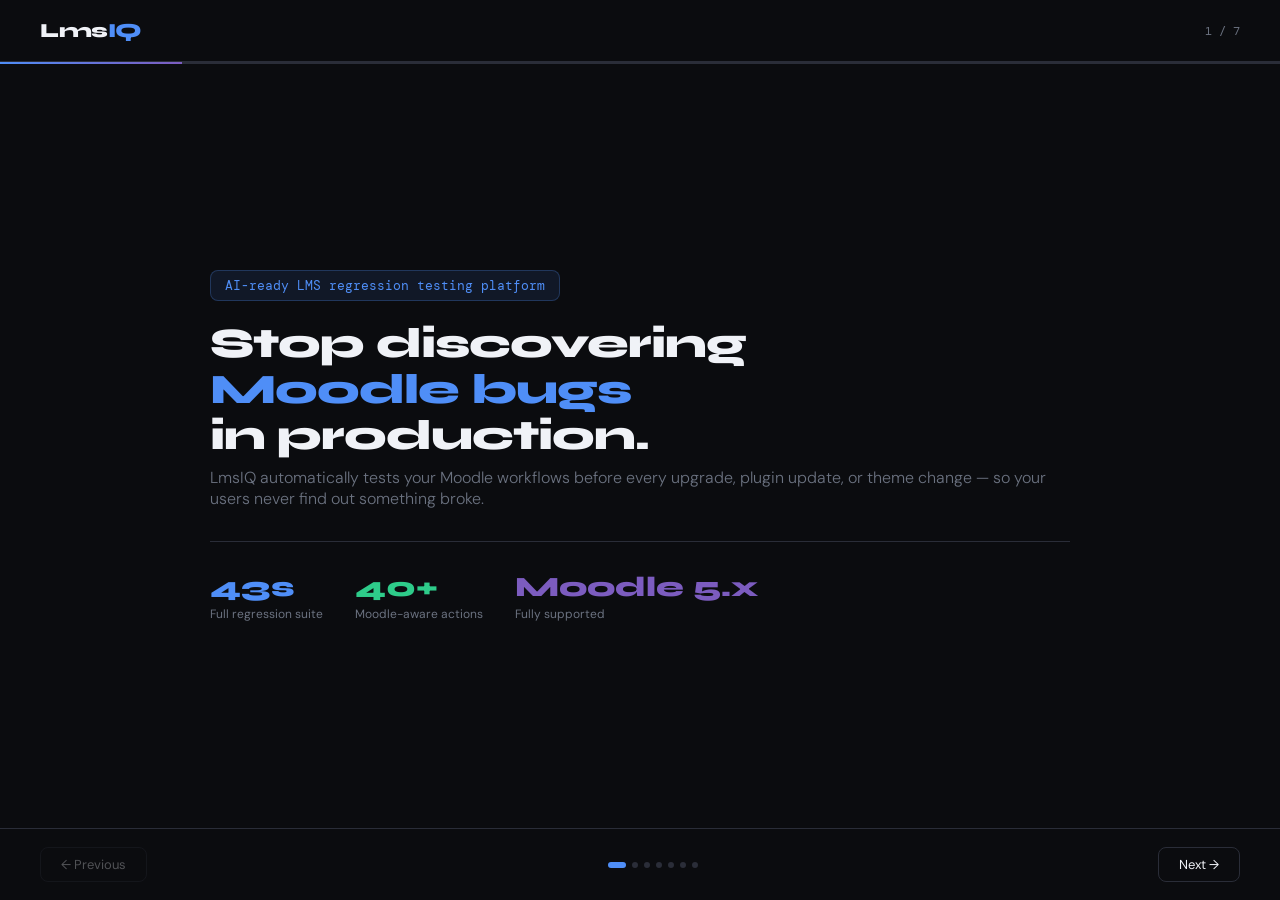
==== lmsiq-demo.html @ e0ef6a04 "Update index.html to link to new client demo page and add lmsiq-demo.html for project demonstration" ====
<!DOCTYPE html>
<html lang="en">
<head>
<meta charset="UTF-8">
<meta name="viewport" content="width=device-width, initial-scale=1.0">
<title>LmsIQ — Client Demo</title>
<link href="https://fonts.googleapis.com/css2?family=DM+Mono:wght@400;500&family=Syne:wght@400;500;600;700;800&family=DM+Sans:wght@300;400;500&display=swap" rel="stylesheet">
<style>
*,*::before,*::after{box-sizing:border-box;margin:0;padding:0}
:root{
  --bg:#0b0c0f;
  --surface:#13151a;
  --surface2:#1c1f27;
  --border:#2a2d38;
  --accent:#4f8ef7;
  --accent2:#7c5cbf;
  --green:#2ecc8a;
  --red:#e8514a;
  --amber:#f0a500;
  --text:#f0f2f7;
  --muted:#6b7280;
  --mono:'DM Mono',monospace;
  --display:'Syne',sans-serif;
  --body:'DM Sans',sans-serif;
}
html,body{height:100%;background:var(--bg);color:var(--text);font-family:var(--body);overflow:hidden}
body{display:flex;flex-direction:column}

/* Header */
.header{display:flex;align-items:center;justify-content:space-between;padding:18px 40px;border-bottom:1px solid var(--border);flex-shrink:0}
.logo{font-family:var(--display);font-size:20px;font-weight:800;letter-spacing:-0.5px}
.logo span{color:var(--accent)}
.slide-counter{font-family:var(--mono);font-size:12px;color:var(--muted)}

/* Progress */
.progress{height:2px;background:var(--border);flex-shrink:0}
.progress-fill{height:100%;background:linear-gradient(90deg,var(--accent),var(--accent2));transition:width .4s ease}

/* Main */
.main{flex:1;overflow:hidden;display:flex;align-items:center;justify-content:center;padding:40px}

/* Slides */
.slides{width:100%;max-width:860px}
.slide{display:none;animation:fadeIn .35s ease}
.slide.active{display:block}
@keyframes fadeIn{from{opacity:0;transform:translateY(12px)}to{opacity:1;transform:translateY(0)}}

/* Typography */
h1{font-family:var(--display);font-size:42px;font-weight:800;line-height:1.1;letter-spacing:-1px;margin-bottom:8px}
h2{font-family:var(--display);font-size:28px;font-weight:700;letter-spacing:-0.5px;margin-bottom:6px}
.subtitle{font-size:16px;color:var(--muted);margin-bottom:32px;font-weight:300}
.accent{color:var(--accent)}
.accent2{color:var(--accent2)}

/* Cards */
.card{background:var(--surface);border:1px solid var(--border);border-radius:14px;padding:20px 24px;margin-bottom:12px}
.card-grid{display:grid;grid-template-columns:1fr 1fr;gap:12px}

/* Pain items */
.pain-item{display:flex;gap:14px;align-items:flex-start;padding:14px 0;border-bottom:1px solid var(--border)}
.pain-item:last-child{border-bottom:none}
.pain-dot{width:8px;height:8px;border-radius:50%;background:var(--red);flex-shrink:0;margin-top:6px}
.fix-dot{width:8px;height:8px;border-radius:50%;background:var(--green);flex-shrink:0;margin-top:6px}
.pain-title{font-size:14px;font-weight:500;margin-bottom:3px}
.pain-desc{font-size:13px;color:var(--muted);line-height:1.5}

/* YAML */
.yaml{background:#0d1117;border:1px solid var(--border);border-left:3px solid var(--accent);border-radius:10px;padding:20px 24px;font-family:var(--mono);font-size:13px;line-height:2;margin:16px 0}
.y-comment{color:var(--muted)}
.y-key{color:#79b8ff}
.y-val{color:#85e89d}
.y-action{color:#f97583}
.y-cmd{color:var(--amber)}

/* Step rows */
.step-row{display:flex;align-items:center;gap:14px;padding:10px 0;border-bottom:1px solid var(--border)}
.step-row:last-child{border-bottom:none}
.step-icon{width:26px;height:26px;border-radius:50%;display:flex;align-items:center;justify-content:center;font-size:12px;flex-shrink:0;font-weight:600}
.si-pass{background:rgba(46,204,138,.15);color:var(--green);border:1px solid rgba(46,204,138,.3)}
.si-fail{background:rgba(232,81,74,.15);color:var(--red);border:1px solid rgba(232,81,74,.3)}
.si-wait{background:var(--surface2);color:var(--muted);border:1px solid var(--border)}
.si-run{background:rgba(79,142,247,.15);color:var(--accent);border:1px solid rgba(79,142,247,.3)}
.step-label{font-size:14px;flex:1}
.step-time{font-family:var(--mono);font-size:12px;color:var(--muted)}

/* Metrics */
.metric-row{display:grid;grid-template-columns:repeat(3,1fr);gap:12px;margin:20px 0}
.metric{background:var(--surface2);border-radius:10px;padding:16px 20px}
.metric-val{font-family:var(--display);font-size:32px;font-weight:800;line-height:1}
.metric-label{font-size:12px;color:var(--muted);margin-top:4px}

/* Badges */
.badge{display:inline-block;font-size:11px;font-family:var(--mono);padding:3px 8px;border-radius:6px;margin-left:8px;font-weight:500}
.b-fail{background:rgba(232,81,74,.15);color:var(--red);border:1px solid rgba(232,81,74,.3)}
.b-pass{background:rgba(46,204,138,.15);color:var(--green);border:1px solid rgba(46,204,138,.3)}
.b-info{background:rgba(79,142,247,.15);color:var(--accent);border:1px solid rgba(79,142,247,.3)}

/* Error block */
.error-block{background:#120a0a;border:1px solid rgba(232,81,74,.3);border-radius:10px;padding:16px 20px;font-family:var(--mono);font-size:12px;color:var(--red);line-height:1.8;margin-top:12px}

/* Artifacts */
.artifact-row{display:flex;gap:8px;margin-top:12px;flex-wrap:wrap}
.artifact{background:rgba(79,142,247,.08);border:1px solid rgba(79,142,247,.2);border-radius:8px;padding:6px 12px;font-size:12px;font-family:var(--mono);color:var(--accent)}

/* Two col layout */
.two-col{display:grid;grid-template-columns:1fr 1fr;gap:20px;align-items:start}

/* Timeline slide */
.timeline{position:relative;padding-left:24px}
.timeline::before{content:'';position:absolute;left:8px;top:4px;bottom:4px;width:1px;background:var(--border)}
.tl-item{position:relative;margin-bottom:24px}
.tl-dot{position:absolute;left:-24px;top:4px;width:10px;height:10px;border-radius:50%;border:2px solid var(--accent);background:var(--bg)}
.tl-label{font-size:12px;font-family:var(--mono);color:var(--accent);margin-bottom:4px}
.tl-title{font-size:14px;font-weight:500;margin-bottom:3px}
.tl-desc{font-size:13px;color:var(--muted);line-height:1.5}

/* Hero accent */
.hero-tag{display:inline-block;background:rgba(79,142,247,.1);border:1px solid rgba(79,142,247,.25);border-radius:8px;padding:6px 14px;font-size:13px;font-family:var(--mono);color:var(--accent);margin-bottom:20px}
.hero-stats{display:flex;gap:32px;margin-top:28px;padding-top:28px;border-top:1px solid var(--border)}
.hero-stat-val{font-family:var(--display);font-size:28px;font-weight:800}
.hero-stat-label{font-size:12px;color:var(--muted);margin-top:2px}

/* Nav */
.nav{display:flex;align-items:center;justify-content:space-between;padding:18px 40px;border-top:1px solid var(--border);flex-shrink:0}
.nav-btn{background:transparent;border:1px solid var(--border);color:var(--text);font-family:var(--body);font-size:13px;padding:8px 20px;border-radius:8px;cursor:pointer;transition:all .2s}
.nav-btn:hover:not(:disabled){background:var(--surface2);border-color:var(--accent)}
.nav-btn:disabled{opacity:.3;cursor:not-allowed}
.nav-dots{display:flex;gap:6px}
.nav-dot{width:6px;height:6px;border-radius:50%;background:var(--border);border:none;cursor:pointer;padding:0;transition:all .2s}
.nav-dot.on{background:var(--accent);width:18px;border-radius:3px}
.run-btn{background:var(--accent);border:none;color:#fff;font-family:var(--body);font-size:13px;font-weight:500;padding:10px 24px;border-radius:8px;cursor:pointer;transition:all .2s;margin-top:16px}
.run-btn:hover:not(:disabled){background:#3a7aef;transform:translateY(-1px)}
.run-btn:disabled{opacity:.5;cursor:not-allowed}
.result-msg{margin-top:14px;font-size:14px;color:var(--green);font-weight:500;display:none}

/* Slide 7 — CTA */
.cta-grid{display:grid;grid-template-columns:1fr 1fr 1fr;gap:12px;margin:24px 0}
.cta-card{background:var(--surface);border:1px solid var(--border);border-radius:14px;padding:20px;text-align:center}
.cta-icon{font-size:28px;margin-bottom:10px}
.cta-title{font-size:14px;font-weight:600;margin-bottom:4px}
.cta-desc{font-size:12px;color:var(--muted);line-height:1.5}
.contact-bar{background:var(--surface2);border:1px solid var(--border);border-radius:10px;padding:16px 24px;display:flex;align-items:center;justify-content:space-between;margin-top:8px}
.contact-label{font-size:12px;color:var(--muted)}
.contact-val{font-size:14px;font-weight:500;color:var(--accent)}
</style>
</head>
<body>

<div class="header">
  <div class="logo">Lms<span>IQ</span></div>
  <div class="slide-counter" id="counter">1 / 7</div>
</div>

<div class="progress"><div class="progress-fill" id="prog" style="width:14.2%"></div></div>

<div class="main">
<div class="slides">

<!-- Slide 1: Hero -->
<div class="slide active" id="s0">
  <div class="hero-tag">AI-ready LMS regression testing platform</div>
  <h1>Stop discovering<br><span class="accent">Moodle bugs</span><br>in production.</h1>
  <p class="subtitle">LmsIQ automatically tests your Moodle workflows before every upgrade, plugin update, or theme change — so your users never find out something broke.</p>
  <div class="hero-stats">
    <div><div class="hero-stat-val accent">43s</div><div class="hero-stat-label">Full regression suite</div></div>
    <div><div class="hero-stat-val" style="color:var(--green)">40+</div><div class="hero-stat-label">Moodle-aware actions</div></div>
    <div><div class="hero-stat-val" style="color:var(--accent2)">Moodle 5.x</div><div class="hero-stat-label">Fully supported</div></div>
  </div>
</div>

<!-- Slide 2: Problem -->
<div class="slide" id="s1">
  <h2>The problem every Moodle team faces</h2>
  <p class="subtitle">What happens before every upgrade today</p>
  <div class="card">
    <div class="pain-item">
      <div class="pain-dot"></div>
      <div><div class="pain-title">Spreadsheet-based manual testing</div><div class="pain-desc">QA team clicks through 50+ test cases manually. Takes 4–8 hours every upgrade. Still things get missed.</div></div>
    </div>
    <div class="pain-item">
      <div class="pain-dot"></div>
      <div><div class="pain-title">Regressions found in production</div><div class="pain-desc">SCORM stops working. Students can't submit assignments. Client calls at 9pm. Reputation damaged.</div></div>
    </div>
    <div class="pain-item">
      <div class="pain-dot"></div>
      <div><div class="pain-title">Behat and Selenium are too fragile</div><div class="pain-desc">Breaks on every Moodle version. Requires developers to maintain. Too slow. Nobody actually uses it.</div></div>
    </div>
    <div class="pain-item">
      <div class="pain-dot"></div>
      <div><div class="pain-title">Custom Moodle makes everything worse</div><div class="pain-desc">Your plugins, themes, and custom workflows break in unpredictable ways. No generic tool understands your setup.</div></div>
    </div>
  </div>
</div>

<!-- Slide 3: Solution -->
<div class="slide" id="s2">
  <h2>How LmsIQ works</h2>
  <p class="subtitle">Write YAML, not code. LmsIQ handles the rest.</p>
  <div class="two-col">
    <div>
      <div class="card">
        <div class="pain-item"><div class="fix-dot"></div><div><div class="pain-title">YAML test scenarios</div><div class="pain-desc">QA testers write simple YAML files. No Playwright, no TypeScript, no code.</div></div></div>
        <div class="pain-item"><div class="fix-dot"></div><div><div class="pain-title">Moodle-aware actions</div><div class="pain-desc">loginAs, openCourse, completeScorm, verifyActivityCompleted — built for Moodle.</div></div></div>
        <div class="pain-item"><div class="fix-dot"></div><div><div class="pain-title">Semantic recorder</div><div class="pain-desc">Record your workflow once. LmsIQ generates the YAML automatically.</div></div></div>
        <div class="pain-item"><div class="fix-dot"></div><div><div class="pain-title">Full failure evidence</div><div class="pain-desc">Screenshot, video, and trace on every failure. Know exactly what broke and why.</div></div></div>
      </div>
    </div>
    <div>
      <div class="yaml">
<span class="y-comment"># Student completes SCORM module</span>
<span class="y-key">id</span>: <span class="y-val">student-scorm</span>

<span class="y-key">steps</span>:
  - <span class="y-key">action</span>: <span class="y-action">loginAs</span>
    <span class="y-key">role</span>: <span class="y-val">student</span>

  - <span class="y-key">action</span>: <span class="y-action">openCourse</span>
    <span class="y-key">course</span>: <span class="y-val">"${COURSE}"</span>

  - <span class="y-key">action</span>: <span class="y-action">completeScorm</span>
    <span class="y-key">activity</span>: <span class="y-val">"${SCORM}"</span>

  - <span class="y-key">action</span>: <span class="y-action">verifyActivityCompleted</span>
    <span class="y-key">activity</span>: <span class="y-val">"${SCORM}"</span>

  - <span class="y-key">action</span>: <span class="y-action">logout</span>
      </div>
    </div>
  </div>
</div>

<!-- Slide 4: Setup -->
<div class="slide" id="s3">
  <h2>Setup in under an hour</h2>
  <p class="subtitle">Three commands. Your Moodle. Your credentials. Done.</p>
  <div class="two-col">
    <div class="yaml" style="margin:0">
<span class="y-comment"># 1. Install</span>
<span class="y-cmd">npm install -g lmsiq</span>

<span class="y-comment"># 2. Create config</span>
<span class="y-cmd">lmsiq init</span>

<span class="y-comment"># Fill .env with your details</span>
<span class="y-key">MOODLE_URL</span>=<span class="y-val">https://your-moodle.com</span>
<span class="y-key">MOODLE_STUDENT_USER</span>=<span class="y-val">student1</span>
<span class="y-key">MOODLE_COURSE_NAME</span>=<span class="y-val">Biology 101</span>

<span class="y-comment"># 3. Verify</span>
<span class="y-cmd">lmsiq doctor</span>
    </div>
    <div class="card" style="margin:0">
      <div class="step-row"><div class="step-icon si-pass">✓</div><div class="step-label">Environment variables</div><div class="step-time">OK</div></div>
      <div class="step-row"><div class="step-icon si-pass">✓</div><div class="step-label">Moodle URL reachable</div><div class="step-time">200ms</div></div>
      <div class="step-row"><div class="step-icon si-pass">✓</div><div class="step-label">Moodle 5.2 — supported</div><div class="step-time">OK</div></div>
      <div class="step-row"><div class="step-icon si-pass">✓</div><div class="step-label">Admin login verified</div><div class="step-time">1.8s</div></div>
      <div class="step-row"><div class="step-icon si-pass">✓</div><div class="step-label">Student login verified</div><div class="step-time">1.9s</div></div>
      <div class="step-row"><div class="step-icon si-pass">✓</div><div class="step-label">Course found: Biology 101</div><div class="step-time">OK</div></div>
      <div class="step-row" style="border:none;padding-top:14px"><div style="font-size:13px;color:var(--green);font-weight:500">✓ Ready to run workflows</div></div>
    </div>
  </div>
</div>

<!-- Slide 5: Live demo -->
<div class="slide" id="s4">
  <h2>Live workflow execution</h2>
  <p class="subtitle">Watch LmsIQ test your Moodle automatically</p>
  <div class="two-col" style="align-items:start">
    <div class="card" style="margin:0">
      <div class="step-row" id="rs0"><div class="step-icon si-wait" id="ri0">–</div><div class="step-label">loginAs student</div><div class="step-time" id="rt0">—</div></div>
      <div class="step-row" id="rs1"><div class="step-icon si-wait" id="ri1">–</div><div class="step-label">openCourse: Biology 101</div><div class="step-time" id="rt1">—</div></div>
      <div class="step-row" id="rs2"><div class="step-icon si-wait" id="ri2">–</div><div class="step-label">completeScorm: Module 1</div><div class="step-time" id="rt2">—</div></div>
      <div class="step-row" id="rs3"><div class="step-icon si-wait" id="ri3">–</div><div class="step-label">verifyActivityCompleted</div><div class="step-time" id="rt3">—</div></div>
      <div class="step-row" id="rs4"><div class="step-icon si-wait" id="ri4">–</div><div class="step-label">logout</div><div class="step-time" id="rt4">—</div></div>
      <div id="run-result" class="result-msg">✓ Passed in 9.4s — all steps complete</div>
    </div>
    <div>
      <div class="yaml" style="margin:0;font-size:12px">
<span class="y-comment"># Run from terminal</span>
<span class="y-cmd">lmsiq run \</span>
  --workflow \
  student-scorm.yaml

<span class="y-comment"># Or run full suite</span>
<span class="y-cmd">lmsiq run --suite core</span>

<span class="y-comment"># Or in GitHub Actions</span>
<span class="y-cmd">lmsiq run \</span>
  --tag smoke \
  --reporter json
      </div>
      <button class="run-btn" onclick="runDemo()" id="run-btn">▶ Run workflow</button>
    </div>
  </div>
</div>

<!-- Slide 6: Failure -->
<div class="slide" id="s5">
  <h2>What a failure looks like</h2>
  <p class="subtitle">Exact location, screenshot, video, trace — every time</p>
  <div class="two-col">
    <div>
      <div class="card" style="margin:0">
        <div class="step-row"><div class="step-icon si-pass">✓</div><div class="step-label">loginAs student</div><div class="step-time">1.9s</div></div>
        <div class="step-row"><div class="step-icon si-pass">✓</div><div class="step-label">openCourse</div><div class="step-time">2.1s</div></div>
        <div class="step-row"><div class="step-icon si-fail">✗</div><div class="step-label">completeScorm <span class="badge b-fail">failed</span></div><div class="step-time">15s</div></div>
      </div>
      <div class="error-block">
Workflow "student-scorm" failed<br>
Step 3/5 — action: completeScorm<br>
Activity: "Module 1"<br>
URL: /mod/scorm/player.php<br>
<br>
Error: SCORM player did not load
within 30s timeout
      </div>
      <div class="artifact-row">
        <div class="artifact">📸 screenshot.png</div>
        <div class="artifact">🎥 video.webm</div>
        <div class="artifact">🔍 trace.zip</div>
      </div>
    </div>
    <div class="card" style="margin:0">
      <div style="font-size:12px;color:var(--muted);margin-bottom:12px;font-family:var(--mono)">Before upgrade — all passing</div>
      <div class="step-row"><div class="step-icon si-pass">✓</div><div class="step-label">student-login</div><div class="step-time">1.9s</div></div>
      <div class="step-row"><div class="step-icon si-pass">✓</div><div class="step-label">student-complete-page</div><div class="step-time">6.1s</div></div>
      <div class="step-row"><div class="step-icon si-pass">✓</div><div class="step-label">student-complete-scorm</div><div class="step-time">9.4s</div></div>
      <div style="font-size:12px;color:var(--muted);margin:14px 0 12px;font-family:var(--mono)">After upgrade — regression found</div>
      <div class="step-row"><div class="step-icon si-pass">✓</div><div class="step-label">student-login</div><div class="step-time">1.9s</div></div>
      <div class="step-row"><div class="step-icon si-pass">✓</div><div class="step-label">student-complete-page</div><div class="step-time">6.1s</div></div>
      <div class="step-row"><div class="step-icon si-fail">✗</div><div class="step-label">student-complete-scorm <span class="badge b-fail">broken</span></div><div class="step-time">15s</div></div>
      <div style="margin-top:14px;font-size:13px;color:var(--green)">Fixed on staging. Client never knew.</div>
    </div>
  </div>
</div>

<!-- Slide 7: Results -->
<div class="slide" id="s6">
  <h2>Full suite — 43 seconds</h2>
  <p class="subtitle">What used to take 4–8 hours of manual testing</p>
  <div class="metric-row">
    <div class="metric"><div class="metric-val" style="color:var(--green)">8</div><div class="metric-label">Workflows passing</div></div>
    <div class="metric"><div class="metric-val" style="color:var(--red)">1</div><div class="metric-label">Regression found</div></div>
    <div class="metric"><div class="metric-val" style="color:var(--accent)">43s</div><div class="metric-label">Total run time</div></div>
  </div>
  <div class="card" style="margin-bottom:16px">
    <div class="step-row"><div class="step-icon si-pass">✓</div><div class="step-label">student-login</div><div class="step-time">1.9s</div></div>
    <div class="step-row"><div class="step-icon si-pass">✓</div><div class="step-label">teacher-login</div><div class="step-time">2.1s</div></div>
    <div class="step-row"><div class="step-icon si-pass">✓</div><div class="step-label">student-open-course</div><div class="step-time">4.3s</div></div>
    <div class="step-row"><div class="step-icon si-pass">✓</div><div class="step-label">student-complete-page</div><div class="step-time">6.1s</div></div>
    <div class="step-row"><div class="step-icon si-fail">✗</div><div class="step-label">student-complete-scorm <span class="badge b-fail">broken after upgrade</span></div><div class="step-time">15s</div></div>
    <div class="step-row"><div class="step-icon si-pass">✓</div><div class="step-label">student-submit-assignment</div><div class="step-time">8.2s</div></div>
    <div class="step-row"><div class="step-icon si-pass">✓</div><div class="step-label">student-attempt-quiz</div><div class="step-time">9.9s</div></div>
    <div class="step-row"><div class="step-icon si-pass">✓</div><div class="step-label">admin-create-user</div><div class="step-time">11.2s</div></div>
  </div>
  <div class="contact-bar">
    <div><div class="contact-label">Ready to set this up for your Moodle?</div><div class="contact-val">Rasool Attar — Moodle LMS Expert</div></div>
    <div style="text-align:right"><div class="contact-label">WhatsApp</div><div class="contact-val">+91 93808 69103</div></div>
  </div>
</div>

</div>
</div>

<div class="nav">
  <button class="nav-btn" id="prev-btn" onclick="prev()" disabled>← Previous</button>
  <div class="nav-dots" id="dots"></div>
  <button class="nav-btn" id="next-btn" onclick="next()">Next →</button>
</div>

<script>
const total = 7;
let cur = 0;

function goTo(n) {
  document.getElementById('s'+cur).classList.remove('active');
  cur = n;
  document.getElementById('s'+cur).classList.add('active');
  document.getElementById('prog').style.width = ((cur+1)/total*100).toFixed(1)+'%';
  document.getElementById('counter').textContent = (cur+1)+' / '+total;
  document.getElementById('prev-btn').disabled = cur === 0;
  document.getElementById('next-btn').disabled = cur === total-1;
  document.querySelectorAll('.nav-dot').forEach((d,i) => d.classList.toggle('on', i === cur));
}

function next(){ if(cur < total-1) goTo(cur+1); }
function prev(){ if(cur > 0) goTo(cur-1); }

const dotsEl = document.getElementById('dots');
for(let i = 0; i < total; i++){
  const b = document.createElement('button');
  b.className = 'nav-dot' + (i === 0 ? ' on' : '');
  b.setAttribute('aria-label', 'Go to slide '+(i+1));
  b.onclick = () => goTo(i);
  dotsEl.appendChild(b);
}

document.addEventListener('keydown', e => {
  if(e.key === 'ArrowRight' || e.key === 'ArrowDown') next();
  if(e.key === 'ArrowLeft' || e.key === 'ArrowUp') prev();
});

const steps = [
  {label:'loginAs student', time:'1.9s', delay:700},
  {label:'openCourse: Biology 101', time:'2.1s', delay:900},
  {label:'completeScorm: Module 1', time:'4.8s', delay:1600},
  {label:'verifyActivityCompleted', time:'1.2s', delay:700},
  {label:'logout', time:'0.8s', delay:500},
];

let running = false;

function setStep(i, state, time){
  const icon = document.getElementById('ri'+i);
  const t = document.getElementById('rt'+i);
  if(state === 'run'){
    icon.className = 'step-icon si-run';
    icon.textContent = '●';
    t.textContent = '...';
  } else if(state === 'pass'){
    icon.className = 'step-icon si-pass';
    icon.textContent = '✓';
    t.textContent = time;
  }
}

async function runDemo(){
  if(running) return;
  running = true;
  const btn = document.getElementById('run-btn');
  btn.disabled = true;
  btn.textContent = '⏳ Running...';
  document.getElementById('run-result').style.display = 'none';
  for(let i = 0; i < steps.length; i++){
    setStep(i,'run');
    await new Promise(r => setTimeout(r, steps[i].delay));
    setStep(i,'pass', steps[i].time);
  }
  document.getElementById('run-result').style.display = 'block';
  btn.textContent = '▶ Run again';
  btn.disabled = false;
  running = false;
  btn.onclick = () => {
    for(let i=0;i<5;i++){
      document.getElementById('ri'+i).className='step-icon si-wait';
      document.getElementById('ri'+i).textContent='–';
      document.getElementById('rt'+i).textContent='—';
    }
    document.getElementById('run-result').style.display='none';
    btn.onclick = () => runDemo();
    runDemo();
  };
}
</script>
</body>
</html>
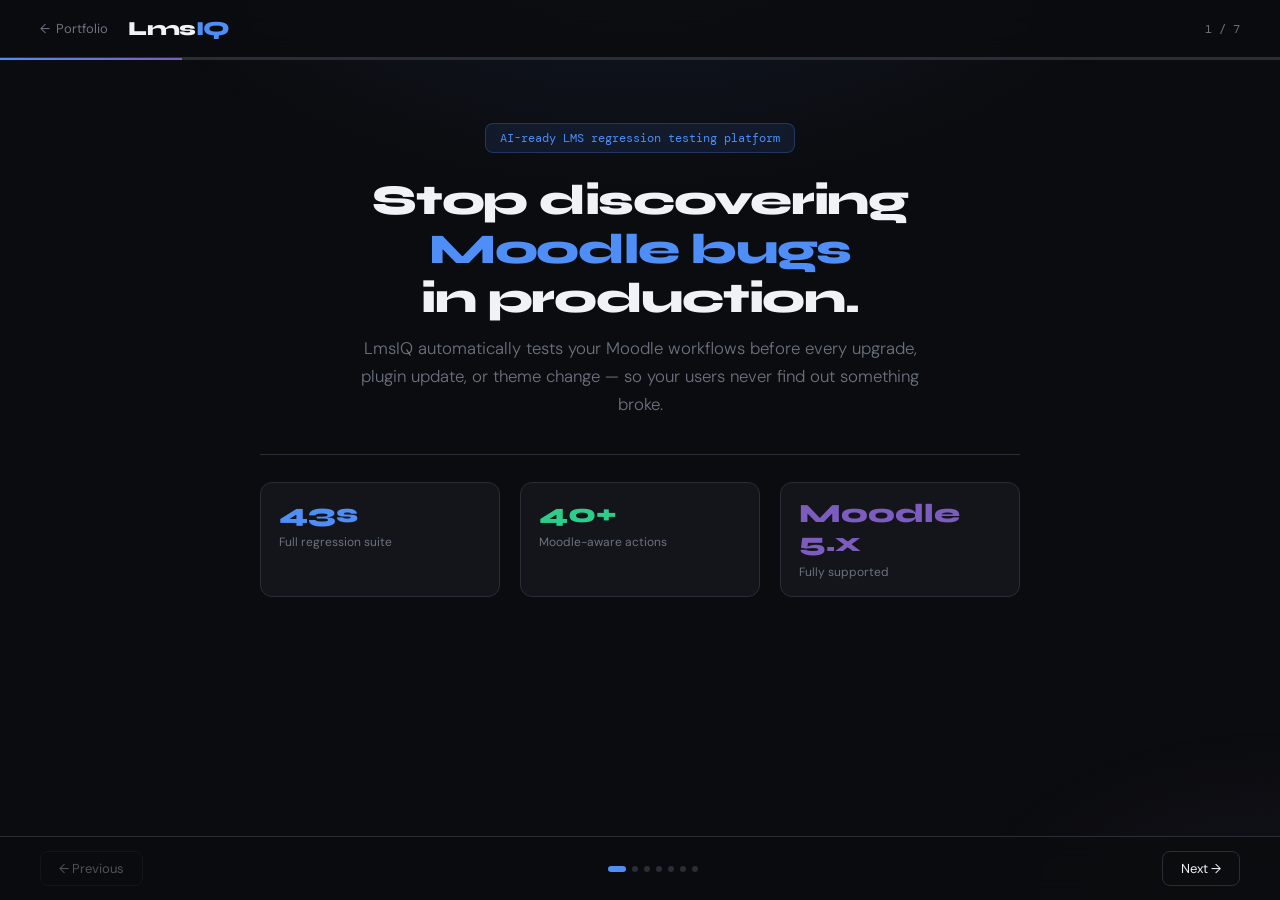
==== commit cc81ce84: "Enhance lmsiq-demo.html with improved layout, responsive typography, and updated styles for header, " ====
--- a/lmsiq-demo.html
+++ b/lmsiq-demo.html
@@ -23,32 +23,41 @@
   --display:'Syne',sans-serif;
   --body:'DM Sans',sans-serif;
 }
-html,body{height:100%;background:var(--bg);color:var(--text);font-family:var(--body);overflow:hidden}
-body{display:flex;flex-direction:column}
+html{scroll-behavior:smooth}
+html,body{min-height:100%;background:var(--bg);color:var(--text);font-family:var(--body);overflow-x:hidden}
+body{display:flex;flex-direction:column;min-height:100dvh;position:relative}
+body::before{content:'';position:fixed;inset:0;pointer-events:none;z-index:0;background:radial-gradient(ellipse 70% 55% at 50% -10%,rgba(79,142,247,.1),transparent 60%),radial-gradient(ellipse 45% 35% at 100% 100%,rgba(124,92,191,.07),transparent 55%)}
 
 /* Header */
-.header{display:flex;align-items:center;justify-content:space-between;padding:18px 40px;border-bottom:1px solid var(--border);flex-shrink:0}
+.header{display:flex;align-items:center;justify-content:space-between;padding:16px clamp(20px,4vw,40px);border-bottom:1px solid var(--border);flex-shrink:0;background:rgba(11,12,15,.85);backdrop-filter:blur(12px);position:sticky;top:0;z-index:10}
+.header-left{display:flex;align-items:center;gap:20px}
+.back-link{font-size:13px;color:var(--muted);text-decoration:none;transition:color .2s;display:inline-flex;align-items:center;gap:6px}
+.back-link:hover{color:var(--accent)}
 .logo{font-family:var(--display);font-size:20px;font-weight:800;letter-spacing:-0.5px}
 .logo span{color:var(--accent)}
-.slide-counter{font-family:var(--mono);font-size:12px;color:var(--muted)}
+.slide-counter{font-family:var(--mono);font-size:12px;color:var(--muted);white-space:nowrap}
 
 /* Progress */
-.progress{height:2px;background:var(--border);flex-shrink:0}
+.progress{height:2px;background:var(--border);flex-shrink:0;position:relative;z-index:10}
 .progress-fill{height:100%;background:linear-gradient(90deg,var(--accent),var(--accent2));transition:width .4s ease}
 
 /* Main */
-.main{flex:1;overflow:hidden;display:flex;align-items:center;justify-content:center;padding:40px}
+.main{flex:1;overflow-y:auto;overflow-x:hidden;display:flex;justify-content:center;align-items:flex-start;padding:clamp(28px,5vh,56px) clamp(20px,4vw,40px) 32px;position:relative;z-index:1;-webkit-overflow-scrolling:touch}
 
 /* Slides */
-.slides{width:100%;max-width:860px}
+.slides{width:100%;max-width:760px}
 .slide{display:none;animation:fadeIn .35s ease}
 .slide.active{display:block}
+.slide-hero{text-align:center;padding-top:clamp(8px,2vh,24px)}
+.slide-hero .subtitle{margin-left:auto;margin-right:auto}
+.slide-hero .hero-stats{text-align:left}
 @keyframes fadeIn{from{opacity:0;transform:translateY(12px)}to{opacity:1;transform:translateY(0)}}
 
 /* Typography */
-h1{font-family:var(--display);font-size:42px;font-weight:800;line-height:1.1;letter-spacing:-1px;margin-bottom:8px}
-h2{font-family:var(--display);font-size:28px;font-weight:700;letter-spacing:-0.5px;margin-bottom:6px}
-.subtitle{font-size:16px;color:var(--muted);margin-bottom:32px;font-weight:300}
+h1{font-family:var(--display);font-size:clamp(1.85rem,4vw,2.65rem);font-weight:800;line-height:1.15;letter-spacing:-0.03em;margin-bottom:12px;max-width:14ch}
+.slide-hero h1{margin-left:auto;margin-right:auto;max-width:22ch}
+h2{font-family:var(--display);font-size:clamp(1.35rem,3vw,1.75rem);font-weight:700;letter-spacing:-0.03em;margin-bottom:8px;line-height:1.2}
+.subtitle{font-size:clamp(.95rem,2vw,1.05rem);color:var(--muted);margin-bottom:clamp(20px,3vh,28px);font-weight:300;line-height:1.65;max-width:52ch}
 .accent{color:var(--accent)}
 .accent2{color:var(--accent2)}
 
@@ -65,7 +74,7 @@
 .pain-desc{font-size:13px;color:var(--muted);line-height:1.5}
 
 /* YAML */
-.yaml{background:#0d1117;border:1px solid var(--border);border-left:3px solid var(--accent);border-radius:10px;padding:20px 24px;font-family:var(--mono);font-size:13px;line-height:2;margin:16px 0}
+.yaml{background:#0d1117;border:1px solid var(--border);border-left:3px solid var(--accent);border-radius:10px;padding:16px 20px;font-family:var(--mono);font-size:12px;line-height:1.75;margin:16px 0;overflow-x:auto;word-break:break-word}
 .y-comment{color:var(--muted)}
 .y-key{color:#79b8ff}
 .y-val{color:#85e89d}
@@ -115,19 +124,23 @@
 .tl-desc{font-size:13px;color:var(--muted);line-height:1.5}
 
 /* Hero accent */
-.hero-tag{display:inline-block;background:rgba(79,142,247,.1);border:1px solid rgba(79,142,247,.25);border-radius:8px;padding:6px 14px;font-size:13px;font-family:var(--mono);color:var(--accent);margin-bottom:20px}
-.hero-stats{display:flex;gap:32px;margin-top:28px;padding-top:28px;border-top:1px solid var(--border)}
-.hero-stat-val{font-family:var(--display);font-size:28px;font-weight:800}
-.hero-stat-label{font-size:12px;color:var(--muted);margin-top:2px}
+.hero-tag{display:inline-block;background:rgba(79,142,247,.1);border:1px solid rgba(79,142,247,.25);border-radius:8px;padding:6px 14px;font-size:12px;font-family:var(--mono);color:var(--accent);margin-bottom:clamp(16px,3vh,24px)}
+.hero-stats{display:grid;grid-template-columns:repeat(3,1fr);gap:clamp(12px,2vw,20px);margin-top:clamp(24px,4vh,36px);padding-top:clamp(20px,3vh,28px);border-top:1px solid var(--border)}
+.hero-stat{background:var(--surface);border:1px solid var(--border);border-radius:12px;padding:16px 18px;transition:border-color .2s,transform .2s}
+.hero-stat:hover{border-color:rgba(79,142,247,.35);transform:translateY(-2px)}
+.hero-stat-val{font-family:var(--display);font-size:clamp(1.35rem,3vw,1.65rem);font-weight:800;line-height:1.1}
+.hero-stat-label{font-size:12px;color:var(--muted);margin-top:6px;line-height:1.4}
 
 /* Nav */
-.nav{display:flex;align-items:center;justify-content:space-between;padding:18px 40px;border-top:1px solid var(--border);flex-shrink:0}
-.nav-btn{background:transparent;border:1px solid var(--border);color:var(--text);font-family:var(--body);font-size:13px;padding:8px 20px;border-radius:8px;cursor:pointer;transition:all .2s}
+.nav{display:flex;align-items:center;justify-content:space-between;padding:14px clamp(20px,4vw,40px);border-top:1px solid var(--border);flex-shrink:0;background:rgba(11,12,15,.92);backdrop-filter:blur(12px);position:sticky;bottom:0;z-index:10;gap:12px}
+.nav-btn{background:transparent;border:1px solid var(--border);color:var(--text);font-family:var(--body);font-size:13px;padding:8px 18px;border-radius:8px;cursor:pointer;transition:all .2s;white-space:nowrap}
 .nav-btn:hover:not(:disabled){background:var(--surface2);border-color:var(--accent)}
 .nav-btn:disabled{opacity:.3;cursor:not-allowed}
-.nav-dots{display:flex;gap:6px}
-.nav-dot{width:6px;height:6px;border-radius:50%;background:var(--border);border:none;cursor:pointer;padding:0;transition:all .2s}
+.nav-dots{display:flex;gap:6px;flex-wrap:wrap;justify-content:center}
+.nav-dot{width:6px;height:6px;border-radius:50%;background:var(--border);border:none;cursor:pointer;padding:0;transition:all .2s;flex-shrink:0}
 .nav-dot.on{background:var(--accent);width:18px;border-radius:3px}
+.nav-center{display:flex;flex-direction:column;align-items:center;gap:4px;flex:1;max-width:280px}
+.nav-hint{font-size:11px;color:var(--muted);font-family:var(--mono);text-align:center;margin-top:6px;display:none}
 .run-btn{background:var(--accent);border:none;color:#fff;font-family:var(--body);font-size:13px;font-weight:500;padding:10px 24px;border-radius:8px;cursor:pointer;transition:all .2s;margin-top:16px}
 .run-btn:hover:not(:disabled){background:#3a7aef;transform:translateY(-1px)}
 .run-btn:disabled{opacity:.5;cursor:not-allowed}
@@ -139,15 +152,40 @@
 .cta-icon{font-size:28px;margin-bottom:10px}
 .cta-title{font-size:14px;font-weight:600;margin-bottom:4px}
 .cta-desc{font-size:12px;color:var(--muted);line-height:1.5}
-.contact-bar{background:var(--surface2);border:1px solid var(--border);border-radius:10px;padding:16px 24px;display:flex;align-items:center;justify-content:space-between;margin-top:8px}
+.contact-bar{background:var(--surface2);border:1px solid var(--border);border-radius:10px;padding:16px 24px;display:flex;align-items:center;justify-content:space-between;gap:16px;margin-top:8px;flex-wrap:wrap}
 .contact-label{font-size:12px;color:var(--muted)}
 .contact-val{font-size:14px;font-weight:500;color:var(--accent)}
+
+/* Responsive */
+@media(max-width:768px){
+  .two-col,.card-grid,.cta-grid{grid-template-columns:1fr}
+  .hero-stats{grid-template-columns:1fr}
+  .metric-row{grid-template-columns:1fr}
+  .contact-bar{flex-direction:column;text-align:center}
+  .contact-bar>div:last-child{text-align:center!important}
+  .header-left{gap:12px}
+  .back-link span{display:none}
+  .nav-btn{padding:8px 14px;font-size:12px}
+  .nav-hint{display:block}
+  h1{max-width:none}
+  .step-label{font-size:13px}
+  .step-time{display:none}
+}
+@media(min-width:769px) and (max-width:960px){
+  .hero-stats{grid-template-columns:repeat(3,1fr)}
+}
+@media(min-height:700px){
+  .slide-hero{display:flex;flex-direction:column;justify-content:center;min-height:min(420px,calc(100dvh - 220px))}
+}
 </style>
 </head>
 <body>
 
 <div class="header">
-  <div class="logo">Lms<span>IQ</span></div>
+  <div class="header-left">
+    <a href="index.html" class="back-link">← <span>Portfolio</span></a>
+    <div class="logo">Lms<span>IQ</span></div>
+  </div>
   <div class="slide-counter" id="counter">1 / 7</div>
 </div>
 
@@ -157,14 +195,14 @@
 <div class="slides">
 
 <!-- Slide 1: Hero -->
-<div class="slide active" id="s0">
+<div class="slide slide-hero active" id="s0">
   <div class="hero-tag">AI-ready LMS regression testing platform</div>
   <h1>Stop discovering<br><span class="accent">Moodle bugs</span><br>in production.</h1>
   <p class="subtitle">LmsIQ automatically tests your Moodle workflows before every upgrade, plugin update, or theme change — so your users never find out something broke.</p>
   <div class="hero-stats">
-    <div><div class="hero-stat-val accent">43s</div><div class="hero-stat-label">Full regression suite</div></div>
-    <div><div class="hero-stat-val" style="color:var(--green)">40+</div><div class="hero-stat-label">Moodle-aware actions</div></div>
-    <div><div class="hero-stat-val" style="color:var(--accent2)">Moodle 5.x</div><div class="hero-stat-label">Fully supported</div></div>
+    <div class="hero-stat"><div class="hero-stat-val accent">43s</div><div class="hero-stat-label">Full regression suite</div></div>
+    <div class="hero-stat"><div class="hero-stat-val" style="color:var(--green)">40+</div><div class="hero-stat-label">Moodle-aware actions</div></div>
+    <div class="hero-stat"><div class="hero-stat-val" style="color:var(--accent2)">Moodle 5.x</div><div class="hero-stat-label">Fully supported</div></div>
   </div>
 </div>
 
@@ -364,13 +402,18 @@
 
 <div class="nav">
   <button class="nav-btn" id="prev-btn" onclick="prev()" disabled>← Previous</button>
-  <div class="nav-dots" id="dots"></div>
+  <div class="nav-center">
+    <div class="nav-dots" id="dots"></div>
+    <div class="nav-hint">Use ← → arrow keys to navigate</div>
+  </div>
   <button class="nav-btn" id="next-btn" onclick="next()">Next →</button>
 </div>
 
 <script>
 const total = 7;
 let cur = 0;
+
+const mainEl = document.querySelector('.main');
 
 function goTo(n) {
   document.getElementById('s'+cur).classList.remove('active');
@@ -381,6 +424,7 @@
   document.getElementById('prev-btn').disabled = cur === 0;
   document.getElementById('next-btn').disabled = cur === total-1;
   document.querySelectorAll('.nav-dot').forEach((d,i) => d.classList.toggle('on', i === cur));
+  if (mainEl) mainEl.scrollTo({ top: 0, behavior: 'smooth' });
 }
 
 function next(){ if(cur < total-1) goTo(cur+1); }
